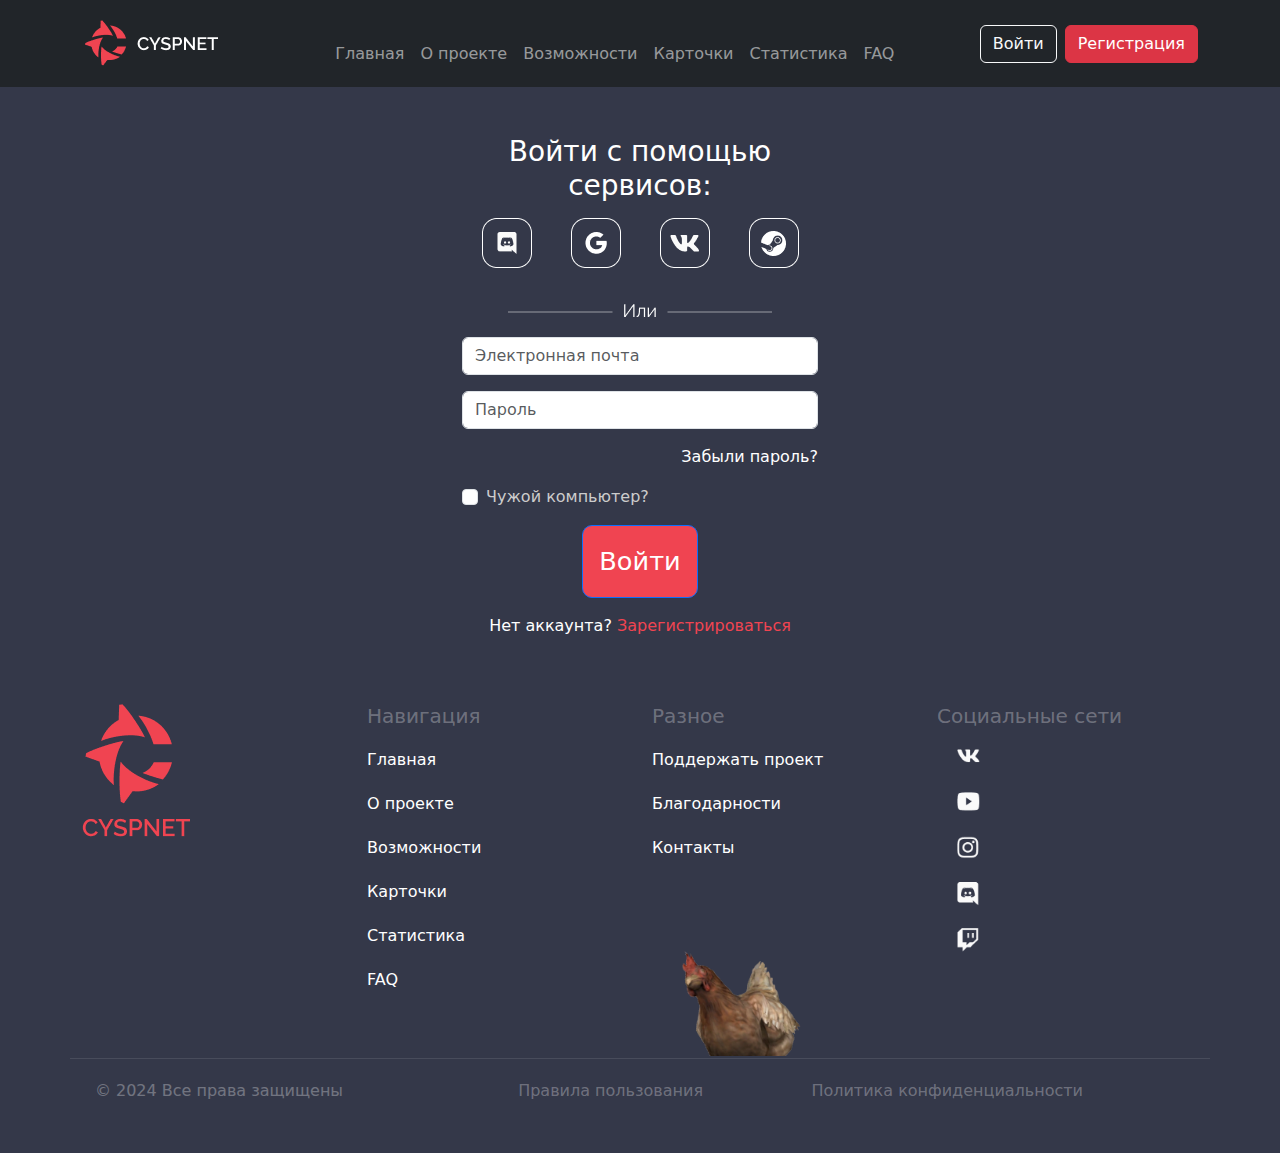
==== login.html @ 746503e1 "Add files via upload" ====
<!DOCTYPE html>
<html lang="ru">
<head>
    <meta charset="UTF-8">
    <meta name="viewport" content="width=device-width, initial-scale=1.0">
    <title>CYSPNET</title>
    <link rel="stylesheet" href="style_register.css">
    <script src="js/jquery-3.5.1.min.js"></script>
    <link href="boostrap/css/bootstrap.min.css" rel="stylesheet">
</head>
<body style="background-color: #343849;">
<nav class="navbar navbar-expand-lg navbar-dark bg-dark">
    <div class="container">
        <a class="navbar-brand" href="index.html"><img src="images/Logo.png"></a>
        <button class="navbar-toggler" type="button" data-bs-toggle="collapse" data-bs-target="#navbarNav">
            <span class="navbar-toggler-icon"></span>
        </button>
        <div class="collapse navbar-collapse justify-content-center" id="navbarNav">
            <ul class="navbar-nav">
                <li class="nav-item"><a class="nav-link" href="index.html">Главная</a></li>
                <li class="nav-item"><a class="nav-link" href="#">О проекте</a></li>
                <li class="nav-item"><a class="nav-link" href="#">Возможности</a></li>
                <li class="nav-item"><a class="nav-link" href="#">Карточки</a></li>
                <li class="nav-item"><a class="nav-link" href="#">Статистика</a></li>
                <li class="nav-item"><a class="nav-link" href="#">FAQ</a></li>
            </ul>
        </div>
        <div class="d-flex">
            <a href="login.html"><button class="btn btn-outline-light me-2">Войти</button></a>
            <a href="register.html"><button class="btn btn-danger">Регистрация</button></a>
        </div>
    </div>
</nav>

<div class="container">
    <div class="row justify-content-center">
        <div class="col-md-6 col-lg-4">
            <h3 class="text-center mt-5" style=" color: #FFFFFF;">Войти с помощью сервисов:</h3>
            <div class="d-flex justify-content-around my-3">
                <img src="images/discord.png" class="d-flex justify-content-center text-start">
                <img src="images/google.png" class="d-flex justify-content-center text-start">
                <img src="images/vk.png" class="d-flex justify-content-center text-start">
                <img src="images/steam.png" class="d-flex justify-content-center text-start">
            </div>
            <img src="images/ili.png" class="d-flex justify-content-center text-center mx-auto py-3">
            <form>
                <div class="mb-3">
                    <input type="email" class="form-control" placeholder="Электронная почта" required>
                </div>
                <div class="mb-3">
                    <input type="password" class="form-control" placeholder="Пароль" required>
                </div>
                <p class="text-end"><a href="" style="text-decoration: none; color: #FFFFFF;">Забыли пароль?</a></p>
                <div class="mb-3 form-check">
                    <input type="checkbox" class="form-check-input" id="check1">
                    <label class="form-check-label" for="check1">Чужой компьютер?</label>
                </div>
                <button type="submit" class="btn btn-primary w-70 d-flex justify-content-center text-center mx-auto p-3" style="background-color: #F04451; font-size: 1.6rem; border-radius: 10px;">Войти</button>
                <p class="text-center mt-3" style=" color: #FFFFFF;">Нет аккаунта? <a href="register.html" style="color: #F04451; text-decoration: none;">Зарегистрироваться</a></p>
            </form>
        </div>
    </div>
</div>

<div style="background-color: #343849; color: #FFFFFF;">
    <footer class="footer">
        <div class="container">
            <div class="row">
                <div class="col-md-3 mb-4 mb-md-0">
                    <div class="logo">
                        <a class="logo-icon" href="index.html"><img src="images/Logo2.png"></a>
                    </div>
                </div>
                <div class="col-md-3 mb-4 mb-md-0">
                    <h5 style="color: rgba(255, 255, 255, 0.3);">Навигация</h5>
                    <ul class="list-unstyled">
                        <li><a href="index.html" class="nav-link">Главная</a></li>
                        <li><a href="#" class="nav-link">О проекте</a></li>
                        <li><a href="#" class="nav-link">Возможности</a></li>
                        <li><a href="#" class="nav-link">Карточки</a></li>
                        <li><a href="#" class="nav-link">Статистика</a></li>
                        <li><a href="#" class="nav-link">FAQ</a></li>
                    </ul>
                </div>
                <div class="col-md-3 mb-4 mb-md-0">
                    <h5 style="color: rgba(255, 255, 255, 0.3);">Разное</h5>
                    <ul class="list-unstyled">
                        <li><a href="#" class="nav-link">Поддержать проект</a></li>
                        <li><a href="#" class="nav-link">Благодарности</a></li>
                        <li><a href="#" class="nav-link">Контакты</a></li>
                    </ul>
                    <img src="images/chicken.png" alt="Chicken" class="chicken-img">
                </div>
                <div class="col-md-3">
                    <h5 style="color: rgba(255, 255, 255, 0.3);">Социальные сети</h5>
                    <div class="social-icons">
                        <img src="images/socseti.png" style="width: 50px;">
                    </div>
                </div>
            </div>
            <div class="row bottom-links" style="margin-top: 50px">
                <div class="col-md-3 text-start">
                    <span class="copyright float-end">© 2024 Все права защищены</span>
                </div>
                <div class="col-md-4 text-end">
                    <a href="#">Правила пользования</a>
                </div>
                <div class="col-md-4 text-end">
                    <a href="#">Политика конфиденциальности</a>
                </div>
            </div>
        </div>
    </footer>
</div>
<script src="boostrap/js/bootstrap.bundle.min.js"></script>
</body>
---- style_register.css ----
body {
    background-color: #282828;
    color: white;
}

.btn {
    color: #F04451;
    background-color: transparent;
    border: none;
}

.form-control {
    background-color: #333;
    border: none;
    color: white;
}

.form-control::placeholder {
    color: #ccc;
}

.form-check-label {
    color: #ccc;
}

hr {
    border-color: #444;
}

a {
    color: #fff;
}
.footer {
    background-color: #343849;
    padding: 50px 0;
}
.logo {
    font-size: 24px;
    font-weight: bold;
}
.logo-icon {
    color: #ff0000;
    margin-right: 10px;
}
.nav-link {
    color: #ffffff;
    padding: 5px 0;
    margin-top: 20px;
}
.social-icons a {
    color: #ffffff;
    font-size: 24px;
    margin-right: 15px;
}
.bottom-links {
    border-top: 1px solid rgba(255,255,255,0.1);
    padding-top: 20px;
    margin-top: 20px;
}
.bottom-links a {
    color: rgba(255, 255, 255, 0.3);
    text-decoration: none;
    margin-right: 20px;
}
.copyright {
    opacity: 0.3;
}
.chicken-img {
    position: relative;
    bottom: -50px;
    right: 10px;
    width: 170px;
    height: auto;
}
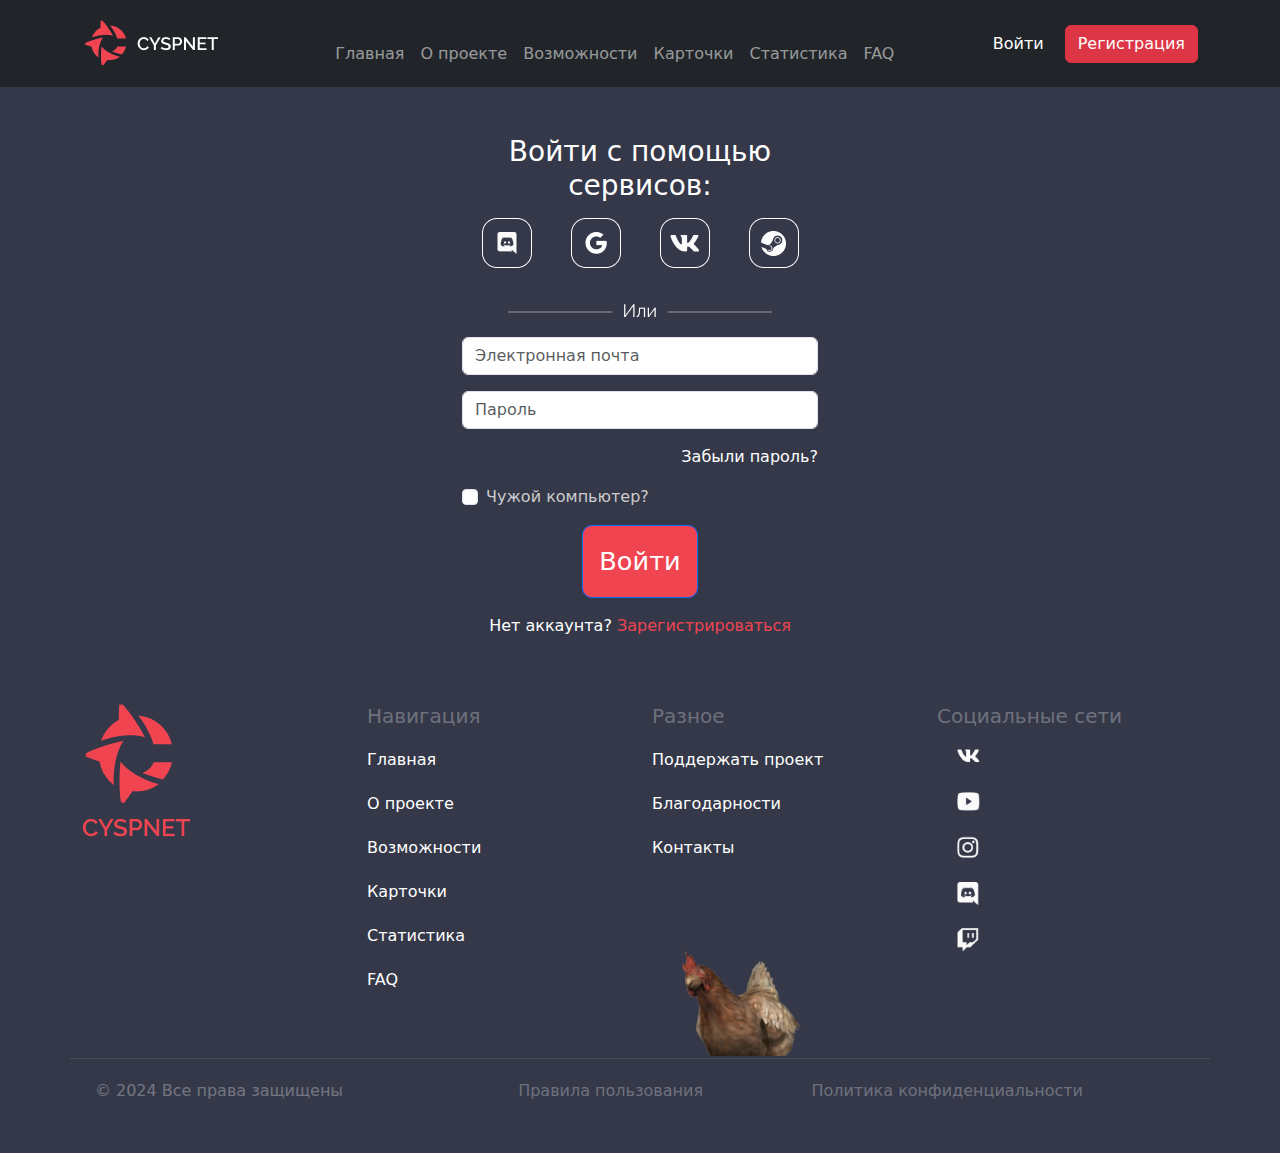
==== commit ca7848c2: "Add files via upload" ====
--- a/login.html
+++ b/login.html
@@ -11,7 +11,7 @@
 <body style="background-color: #343849;">
 <nav class="navbar navbar-expand-lg navbar-dark bg-dark">
     <div class="container">
-        <a class="navbar-brand" href="index.html"><img src="images/Logo.png"></a>
+        <a class="navbar-brand" href="index.html"><img src="images/Logo.png" alt="logo"></a>
         <button class="navbar-toggler" type="button" data-bs-toggle="collapse" data-bs-target="#navbarNav">
             <span class="navbar-toggler-icon"></span>
         </button>
@@ -26,8 +26,8 @@
             </ul>
         </div>
         <div class="d-flex">
-            <a href="login.html"><button class="btn btn-outline-light me-2">Войти</button></a>
-            <a href="register.html"><button class="btn btn-danger">Регистрация</button></a>
+            <div class="btn me-2"><a href="login.html" style="color: #FFFFFF; text-decoration: none;">Войти</a></div>
+            <div class="btn btn-danger"><a href="register.html" style="color: #FFFFFF; text-decoration: none;">Регистрация</a></div>
         </div>
     </div>
 </nav>
@@ -37,12 +37,12 @@
         <div class="col-md-6 col-lg-4">
             <h3 class="text-center mt-5" style=" color: #FFFFFF;">Войти с помощью сервисов:</h3>
             <div class="d-flex justify-content-around my-3">
-                <img src="images/discord.png" class="d-flex justify-content-center text-start">
-                <img src="images/google.png" class="d-flex justify-content-center text-start">
-                <img src="images/vk.png" class="d-flex justify-content-center text-start">
-                <img src="images/steam.png" class="d-flex justify-content-center text-start">
+                <img src="images/discord.png" class="d-flex justify-content-center text-start" alt="discord">
+                <img src="images/google.png" class="d-flex justify-content-center text-start" alt="google">
+                <img src="images/vk.png" class="d-flex justify-content-center text-start" alt="vk">
+                <img src="images/steam.png" class="d-flex justify-content-center text-start" alt="steam">
             </div>
-            <img src="images/ili.png" class="d-flex justify-content-center text-center mx-auto py-3">
+            <img src="images/ili.png" class="d-flex justify-content-center text-center mx-auto py-3" alt="ili">
             <form>
                 <div class="mb-3">
                     <input type="email" class="form-control" placeholder="Электронная почта" required>
@@ -68,7 +68,7 @@
             <div class="row">
                 <div class="col-md-3 mb-4 mb-md-0">
                     <div class="logo">
-                        <a class="logo-icon" href="index.html"><img src="images/Logo2.png"></a>
+                        <a class="logo-icon" href="index.html"><img src="images/Logo2.png" alt="logo-footer"></a>
                     </div>
                 </div>
                 <div class="col-md-3 mb-4 mb-md-0">
@@ -94,7 +94,7 @@
                 <div class="col-md-3">
                     <h5 style="color: rgba(255, 255, 255, 0.3);">Социальные сети</h5>
                     <div class="social-icons">
-                        <img src="images/socseti.png" style="width: 50px;">
+                        <img src="images/socseti.png" style="width: 50px;" alt="socseti">
                     </div>
                 </div>
             </div>
